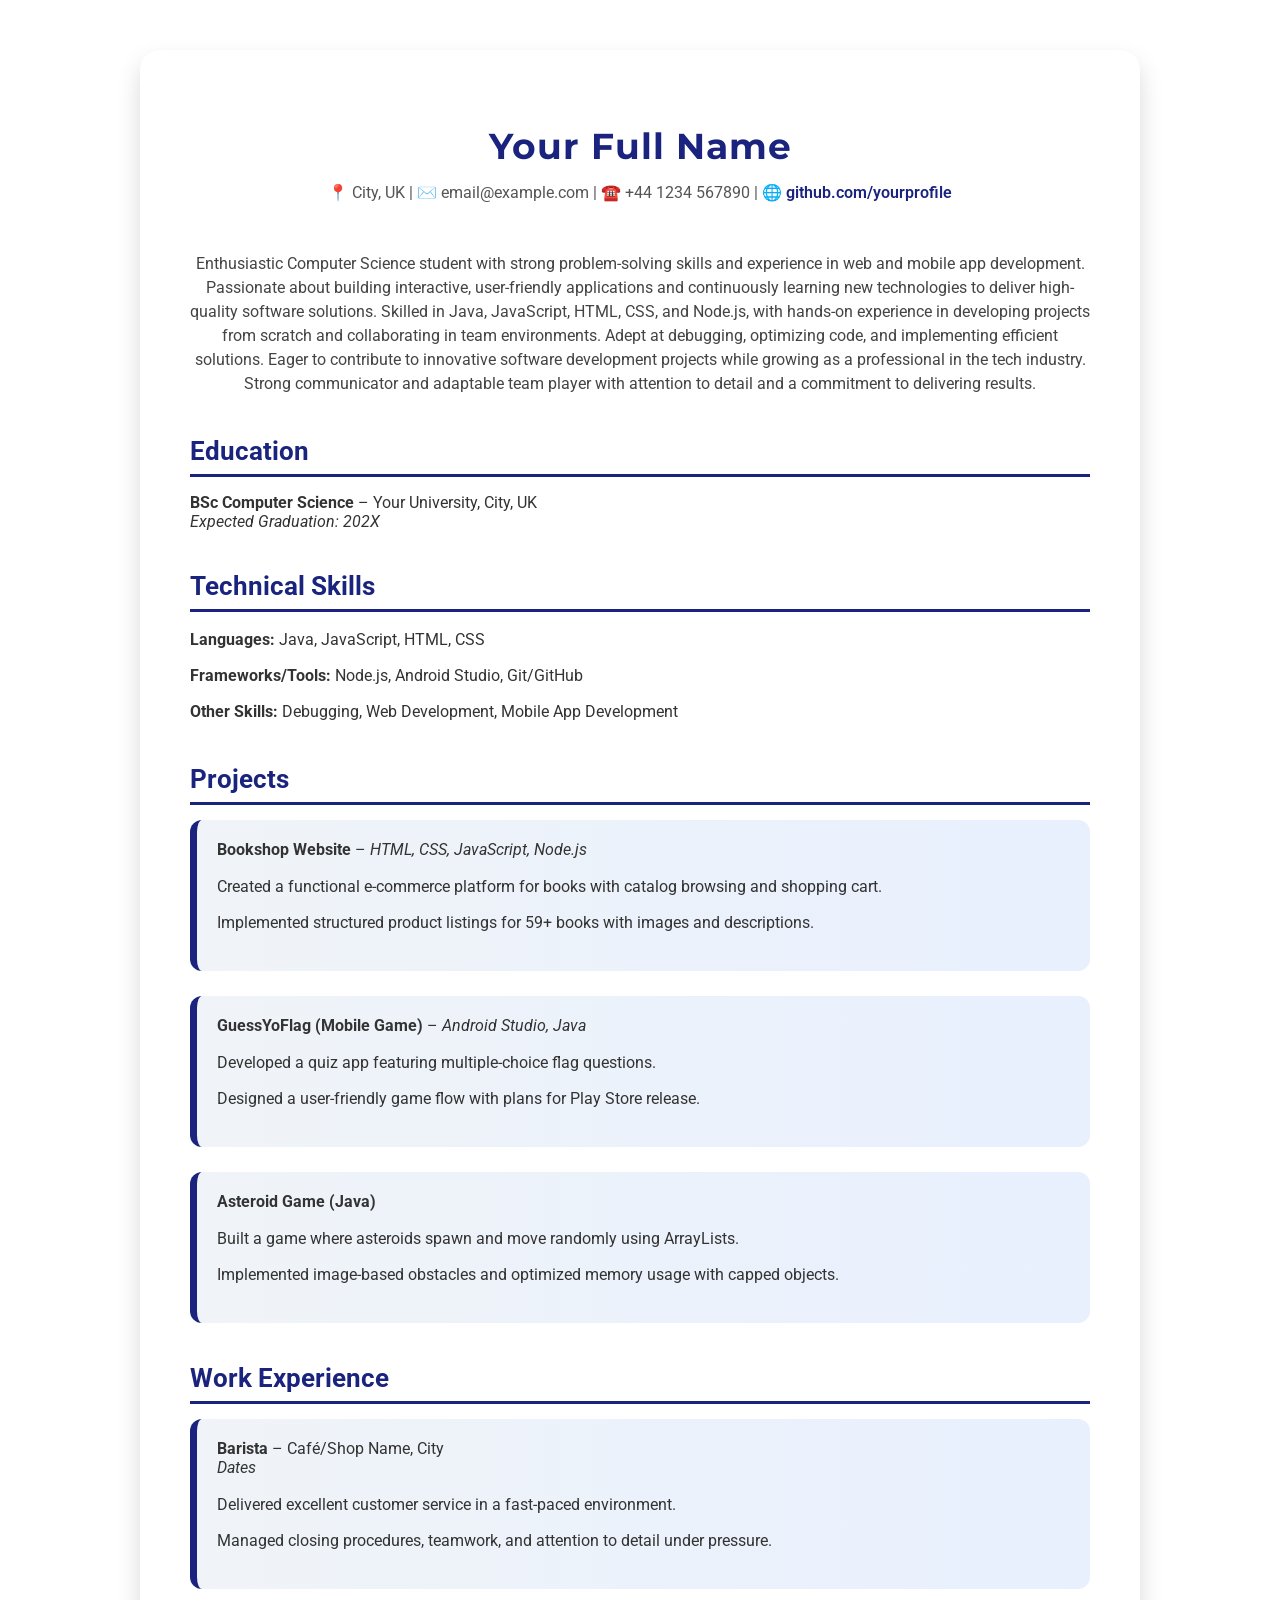
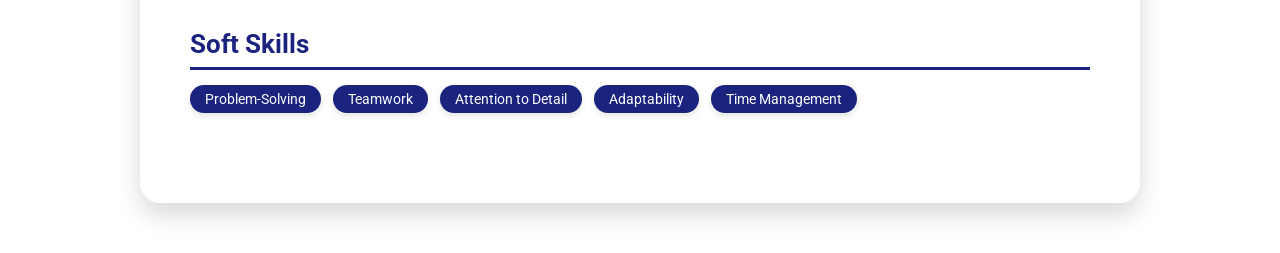
==== CV.html @ f0be444d "Add files via upload" ====
<!DOCTYPE html>
<html lang="en">
<head>
  <meta charset="UTF-8" />
  <meta name="viewport" content="width=device-width, initial-scale=1.0" />
  <title>My CV</title>
  <link href="https://fonts.googleapis.com/css2?family=Roboto:wght@400;700&family=Montserrat:wght@600&display=swap" rel="stylesheet">
  <style>
    body {
      font-family: 'Roboto', sans-serif;
      margin: 0;
      padding: 0;
      color: #333;
    }

    .container {
      max-width: 900px;
      margin: 50px auto;
      background: #fff;
      padding: 50px;
      border-radius: 20px;
      box-shadow: 0 12px 25px rgba(0,0,0,0.15);
      transition: transform 0.3s, box-shadow 0.3s;
    }

    .container:hover {
      transform: translateY(-10px);
      box-shadow: 0 20px 40px rgba(0,0,0,0.2);
    }

    h1, h2 {
      margin-bottom: 15px;
    }

    h1 {
      font-family: 'Montserrat', sans-serif;
      font-size: 36px;
      color: #1a237e;
      letter-spacing: 1px;
    }

    h2 {
      font-size: 26px;
      border-bottom: 3px solid #1a237e;
      padding-bottom: 8px;
      margin-top: 35px;
      color: #1a237e;
    }

    ul {
      list-style-type: none;
      padding: 0;
    }

    li {
      margin-bottom: 12px;
      line-height: 1.5;
    }

    .header {
      text-align: center;
      margin-bottom: 50px;
    }

    .header p {
      margin: 6px 0;
      font-size: 16px;
      color: #555;
    }

    .summary {
      text-align: center;
      font-size: 16px;
      color: #444;
      margin-bottom: 40px;
      line-height: 1.5;
    }

    .section {
      margin-bottom: 40px;
    }

    .project, .job {
      margin-bottom: 25px;
      padding: 20px;
      border-left: 7px solid #1a237e;
      background: linear-gradient(to right, #f0f4f8, #e8f0fe);
      border-radius: 12px;
      transition: transform 0.3s, background 0.3s;
    }

    .project:hover, .job:hover {
      transform: translateX(5px);
      background: linear-gradient(to right, #e0ebff, #d0e4ff);
    }

    .soft-skills {
      display: flex;
      flex-wrap: wrap;
      gap: 12px;
    }

    .soft-skills span {
      background: #1a237e;
      color: #fff;
      padding: 6px 15px;
      border-radius: 25px;
      font-size: 14px;
      box-shadow: 0 3px 6px rgba(0,0,0,0.1);
      transition: transform 0.2s;
    }

    .soft-skills span:hover {
      transform: scale(1.1);
    }

    a {
      color: #1a237e;
      text-decoration: none;
      font-weight: 600;
    }

    a:hover {
      text-decoration: underline;
    }

    @media (max-width: 768px) {
      .container {
        padding: 25px;
      }
      h1 {
        font-size: 30px;
      }
      h2 {
        font-size: 22px;
      }
    }
  </style>
</head>
<body>
  <div class="container">
    <div class="header">
      <h1>Your Full Name</h1>
      <p>📍 City, UK | ✉️ email@example.com | ☎️ +44 1234 567890 | 🌐 <a href="https://github.com/yourprofile" target="_blank">github.com/yourprofile</a></p>
    </div>

    <div class="summary">
      <p>Enthusiastic Computer Science student with strong problem-solving skills and experience in web and mobile app development. Passionate about building interactive, user-friendly applications and continuously learning new technologies to deliver high-quality software solutions. Skilled in Java, JavaScript, HTML, CSS, and Node.js, with hands-on experience in developing projects from scratch and collaborating in team environments. Adept at debugging, optimizing code, and implementing efficient solutions. Eager to contribute to innovative software development projects while growing as a professional in the tech industry. Strong communicator and adaptable team player with attention to detail and a commitment to delivering results.</p>
    </div>

    <div class="section">
      <h2>Education</h2>
      <p><strong>BSc Computer Science</strong> – Your University, City, UK<br>
      <em>Expected Graduation: 202X</em></p>
    </div>

    <div class="section">
      <h2>Technical Skills</h2>
      <ul>
        <li><strong>Languages:</strong> Java, JavaScript, HTML, CSS</li>
        <li><strong>Frameworks/Tools:</strong> Node.js, Android Studio, Git/GitHub</li>
        <li><strong>Other Skills:</strong> Debugging, Web Development, Mobile App Development</li>
      </ul>
    </div>

    <div class="section">
      <h2>Projects</h2>
      <div class="project">
        <strong>Bookshop Website</strong> – <em>HTML, CSS, JavaScript, Node.js</em>
        <ul>
          <li>Created a functional e-commerce platform for books with catalog browsing and shopping cart.</li>
          <li>Implemented structured product listings for 59+ books with images and descriptions.</li>
        </ul>
      </div>
      <div class="project">
        <strong>GuessYoFlag (Mobile Game)</strong> – <em>Android Studio, Java</em>
        <ul>
          <li>Developed a quiz app featuring multiple-choice flag questions.</li>
          <li>Designed a user-friendly game flow with plans for Play Store release.</li>
        </ul>
      </div>
      <div class="project">
        <strong>Asteroid Game (Java)</strong>
        <ul>
          <li>Built a game where asteroids spawn and move randomly using ArrayLists.</li>
          <li>Implemented image-based obstacles and optimized memory usage with capped objects.</li>
        </ul>
      </div>
    </div>

    <div class="section">
      <h2>Work Experience</h2>
      <div class="job">
        <strong>Barista</strong> – Café/Shop Name, City <br>
        <em>Dates</em>
        <ul>
          <li>Delivered excellent customer service in a fast-paced environment.</li>
          <li>Managed closing procedures, teamwork, and attention to detail under pressure.</li>
        </ul>
      </div>
    </div>

    <div class="section">
      <h2>Soft Skills</h2>
      <div class="soft-skills">
        <span>Problem-Solving</span>
        <span>Teamwork</span>
        <span>Attention to Detail</span>
        <span>Adaptability</span>
        <span>Time Management</span>
      </div>
    </div>
  </div>
</body>
</html>
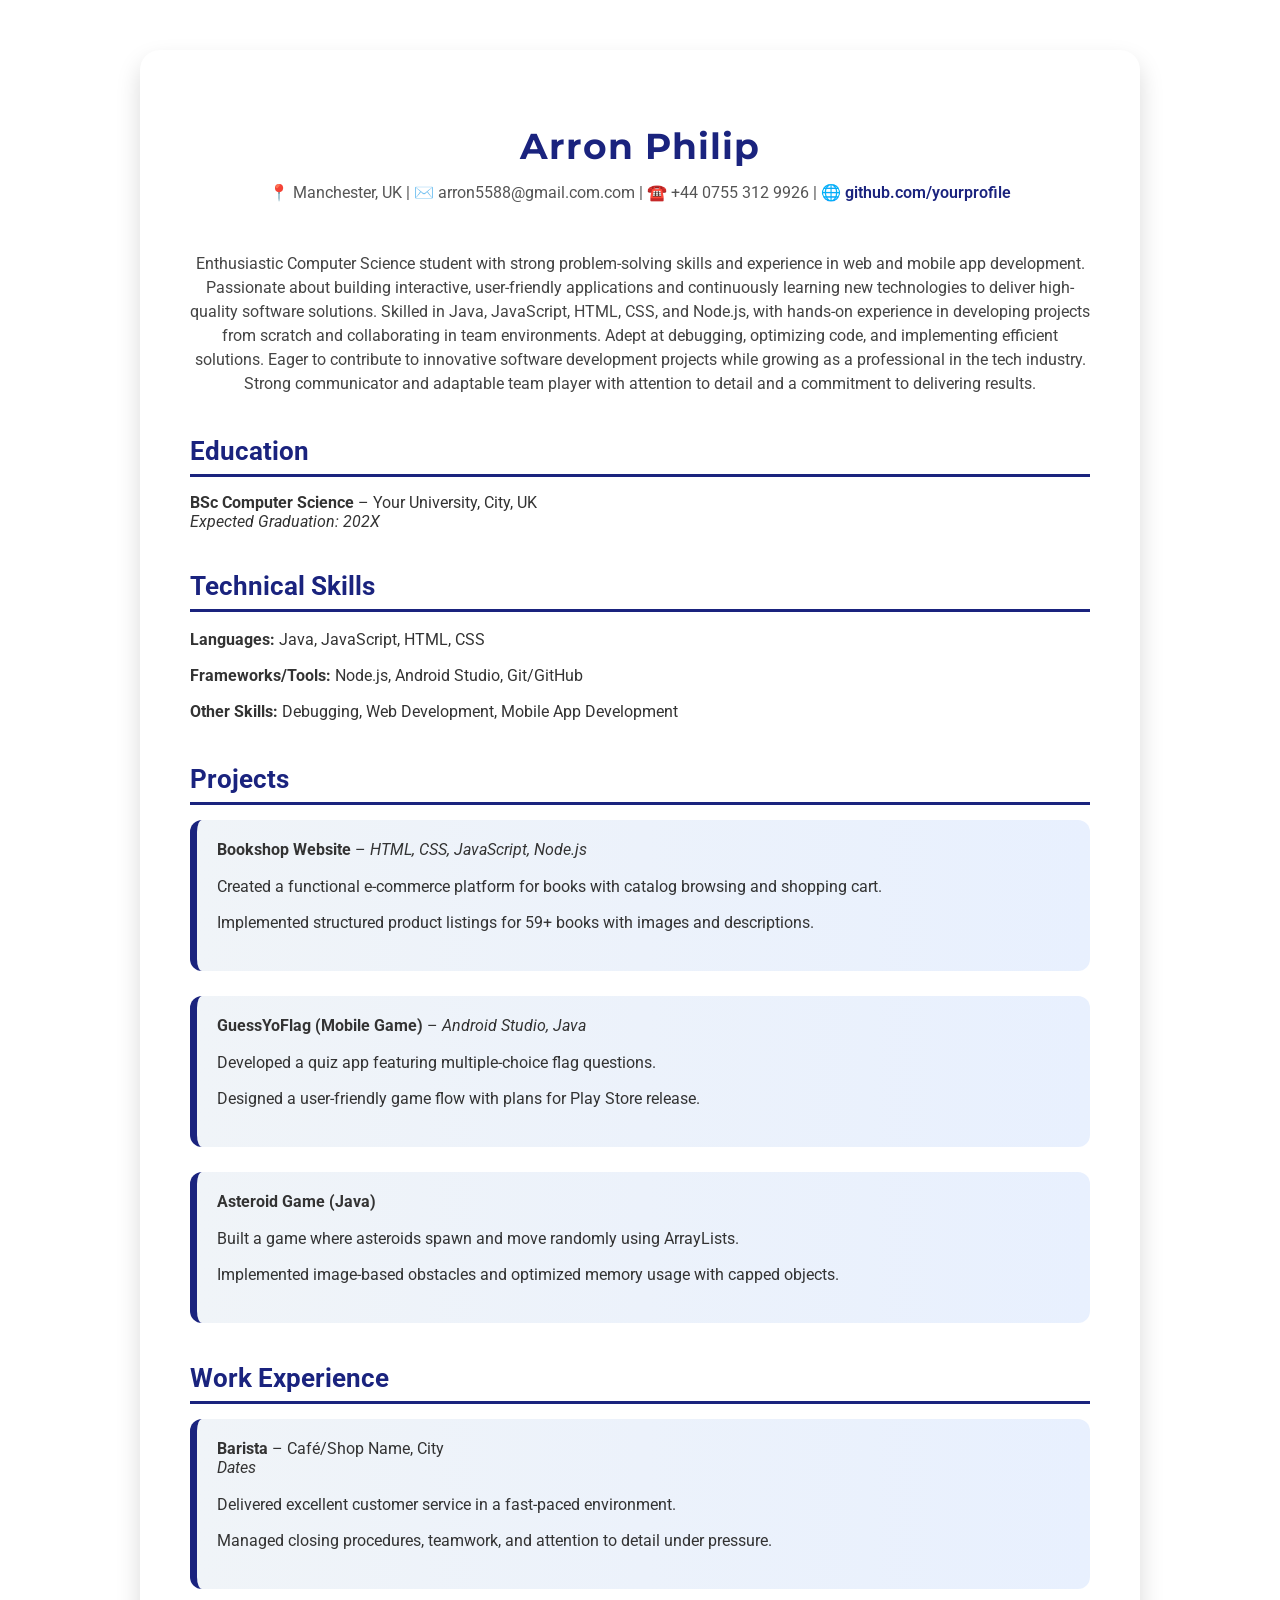
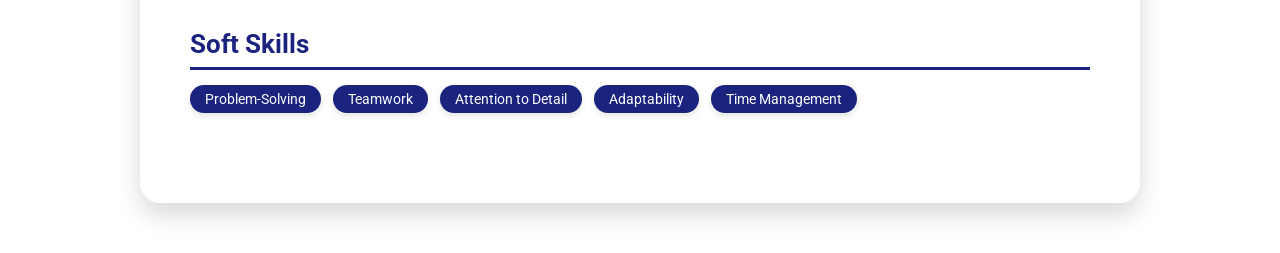
==== commit 651288e0: "Add files via upload" ====
--- a/CV.html
+++ b/CV.html
@@ -3,7 +3,7 @@
 <head>
   <meta charset="UTF-8" />
   <meta name="viewport" content="width=device-width, initial-scale=1.0" />
-  <title>My CV</title>
+  <title>Arron Philip</title>
   <link href="https://fonts.googleapis.com/css2?family=Roboto:wght@400;700&family=Montserrat:wght@600&display=swap" rel="stylesheet">
   <style>
     body {
@@ -140,8 +140,8 @@
 <body>
   <div class="container">
     <div class="header">
-      <h1>Your Full Name</h1>
-      <p>📍 City, UK | ✉️ email@example.com | ☎️ +44 1234 567890 | 🌐 <a href="https://github.com/yourprofile" target="_blank">github.com/yourprofile</a></p>
+      <h1>Arron Philip</h1>
+      <p>📍 Manchester, UK | ✉️ arron5588@gmail.com.com | ☎️ +44 0755 312 9926 | 🌐 <a href="https://github.com/yourprofile" target="_blank">github.com/yourprofile</a></p>
     </div>
 
     <div class="summary">
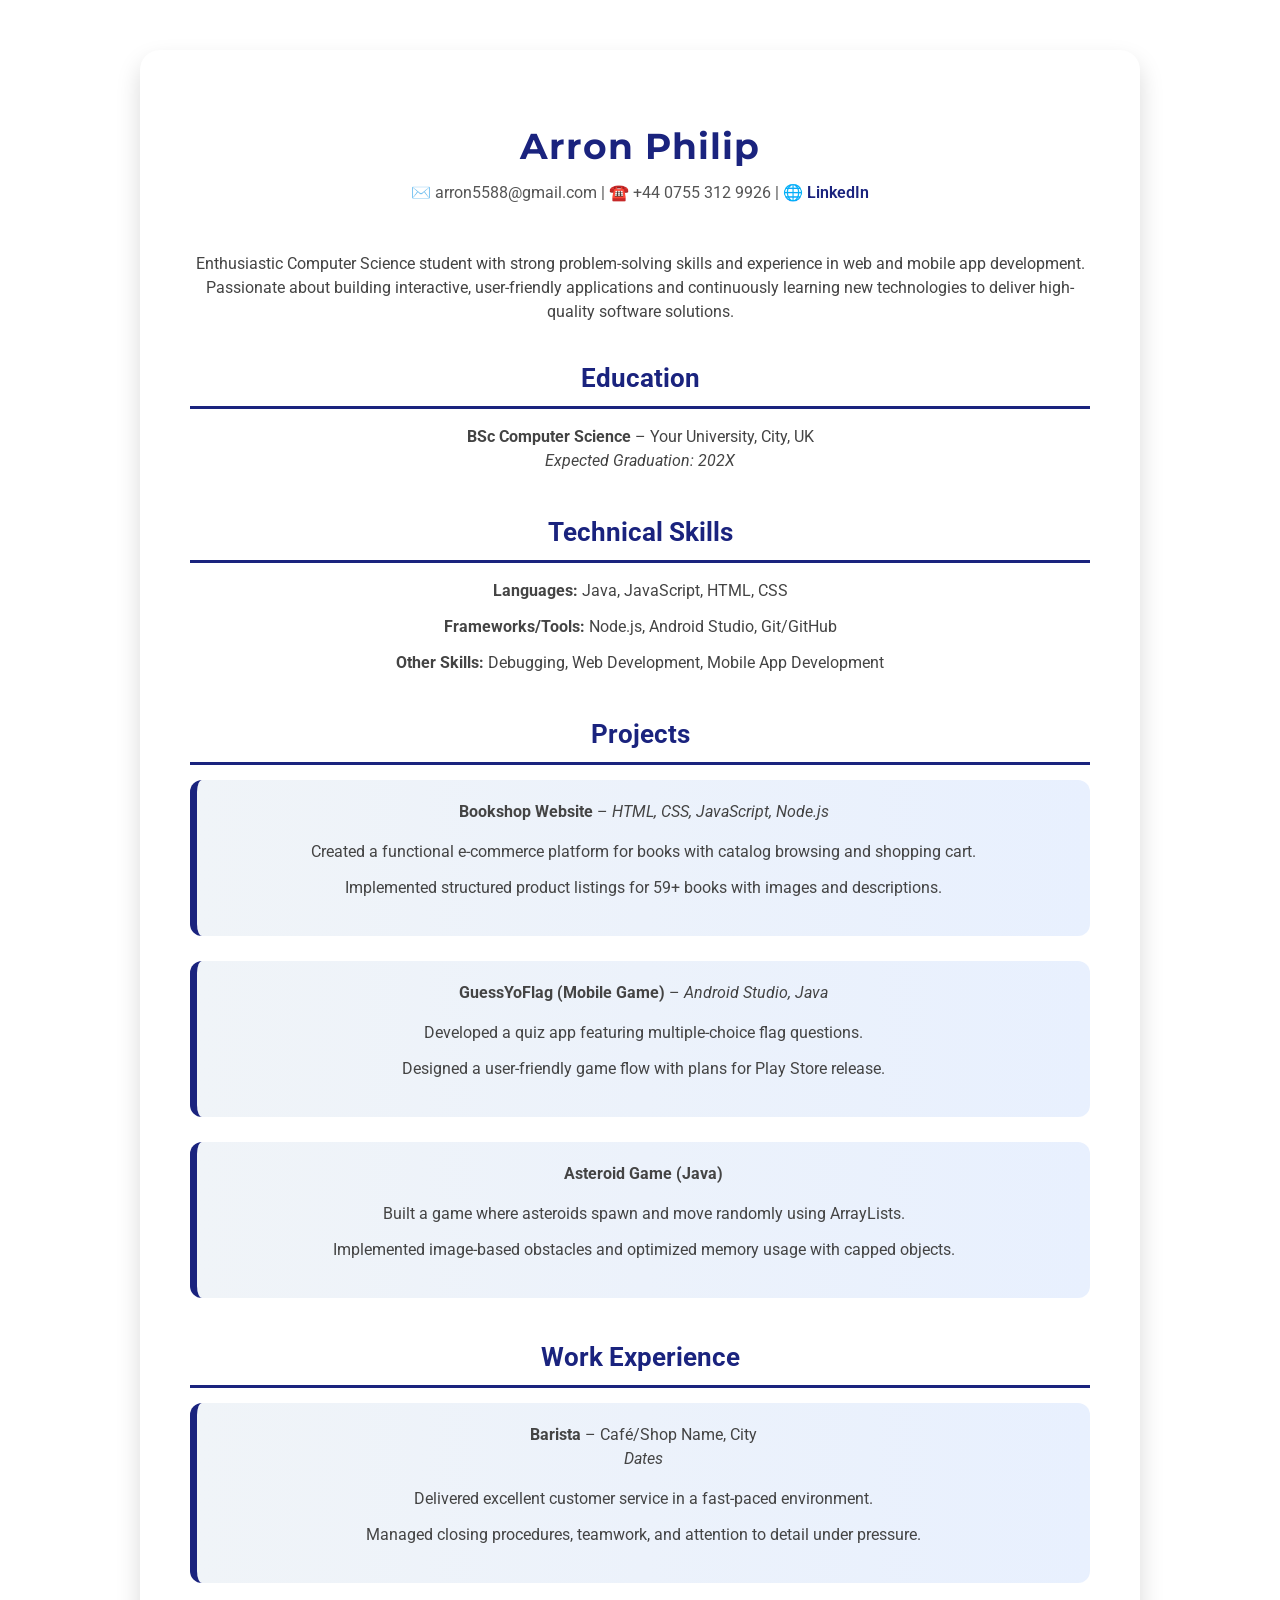
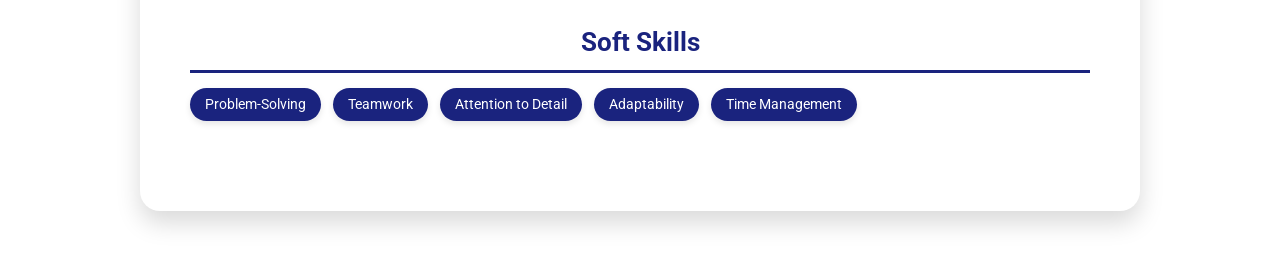
==== commit 52232959: "Add files via upload" ====
--- a/CV.html
+++ b/CV.html
@@ -141,12 +141,11 @@
   <div class="container">
     <div class="header">
       <h1>Arron Philip</h1>
-      <p>📍 Manchester, UK | ✉️ arron5588@gmail.com.com | ☎️ +44 0755 312 9926 | 🌐 <a href="https://github.com/yourprofile" target="_blank">github.com/yourprofile</a></p>
-    </div>
+     <p> ✉️ arron5588@gmail.com | ☎️ +44 0755 312 9926 | 🌐 <a href="https://www.linkedin.com/in/arron-phlilp/" target="_blank">LinkedIn</a></p>
+</div>
 
     <div class="summary">
-      <p>Enthusiastic Computer Science student with strong problem-solving skills and experience in web and mobile app development. Passionate about building interactive, user-friendly applications and continuously learning new technologies to deliver high-quality software solutions. Skilled in Java, JavaScript, HTML, CSS, and Node.js, with hands-on experience in developing projects from scratch and collaborating in team environments. Adept at debugging, optimizing code, and implementing efficient solutions. Eager to contribute to innovative software development projects while growing as a professional in the tech industry. Strong communicator and adaptable team player with attention to detail and a commitment to delivering results.</p>
-    </div>
+      <p>Enthusiastic Computer Science student with strong problem-solving skills and experience in web and mobile app development. Passionate about building interactive, user-friendly applications and continuously learning new technologies to deliver high-quality software solutions.</p>
 
     <div class="section">
       <h2>Education</h2>
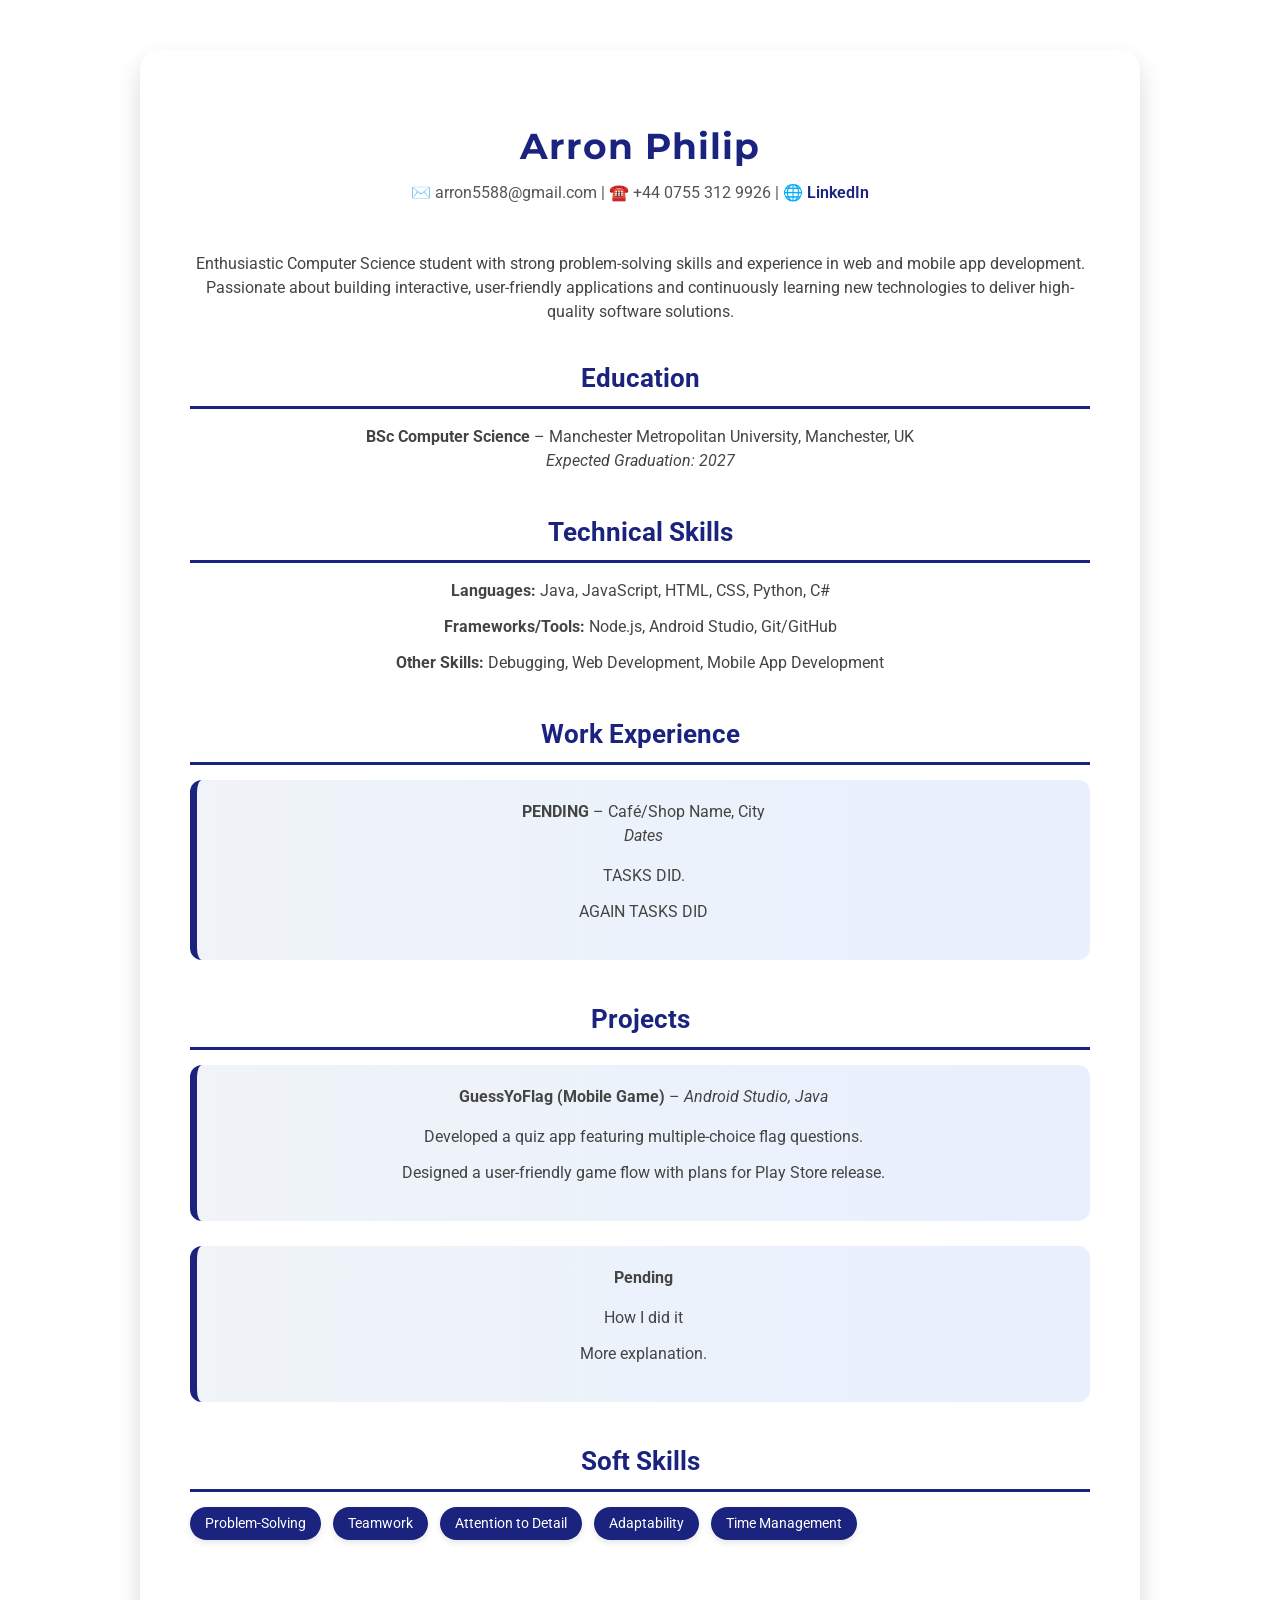
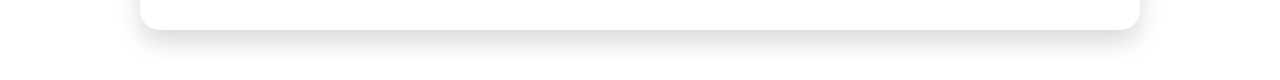
==== commit 858b8cd1: "Updated a lil things more need to do good for rn" ====
--- a/CV.html
+++ b/CV.html
@@ -149,28 +149,32 @@
 
     <div class="section">
       <h2>Education</h2>
-      <p><strong>BSc Computer Science</strong> – Your University, City, UK<br>
-      <em>Expected Graduation: 202X</em></p>
+      <p><strong>BSc Computer Science</strong> – Manchester Metropolitan University, Manchester, UK<br>
+      <em>Expected Graduation: 2027</em></p>
     </div>
 
     <div class="section">
       <h2>Technical Skills</h2>
       <ul>
-        <li><strong>Languages:</strong> Java, JavaScript, HTML, CSS</li>
+        <li><strong>Languages:</strong> Java, JavaScript, HTML, CSS, Python, C#</li>
         <li><strong>Frameworks/Tools:</strong> Node.js, Android Studio, Git/GitHub</li>
         <li><strong>Other Skills:</strong> Debugging, Web Development, Mobile App Development</li>
       </ul>
     </div>
-
+<div class="section">
+      <h2>Work Experience</h2>
+      <div class="job">
+        <strong>PENDING</strong> – Café/Shop Name, City <br>
+        <em>Dates</em>
+        <ul>
+          <li>TASKS DID.</li>
+          <li>AGAIN TASKS DID</li>
+        </ul>
+      </div>
+    </div>
     <div class="section">
       <h2>Projects</h2>
-      <div class="project">
-        <strong>Bookshop Website</strong> – <em>HTML, CSS, JavaScript, Node.js</em>
-        <ul>
-          <li>Created a functional e-commerce platform for books with catalog browsing and shopping cart.</li>
-          <li>Implemented structured product listings for 59+ books with images and descriptions.</li>
-        </ul>
-      </div>
+      
       <div class="project">
         <strong>GuessYoFlag (Mobile Game)</strong> – <em>Android Studio, Java</em>
         <ul>
@@ -179,25 +183,15 @@
         </ul>
       </div>
       <div class="project">
-        <strong>Asteroid Game (Java)</strong>
+        <strong>Pending</strong>
         <ul>
-          <li>Built a game where asteroids spawn and move randomly using ArrayLists.</li>
-          <li>Implemented image-based obstacles and optimized memory usage with capped objects.</li>
+          <li>How I did it</li>
+          <li>More explanation.</li>
         </ul>
       </div>
     </div>
 
-    <div class="section">
-      <h2>Work Experience</h2>
-      <div class="job">
-        <strong>Barista</strong> – Café/Shop Name, City <br>
-        <em>Dates</em>
-        <ul>
-          <li>Delivered excellent customer service in a fast-paced environment.</li>
-          <li>Managed closing procedures, teamwork, and attention to detail under pressure.</li>
-        </ul>
-      </div>
-    </div>
+    
 
     <div class="section">
       <h2>Soft Skills</h2>
